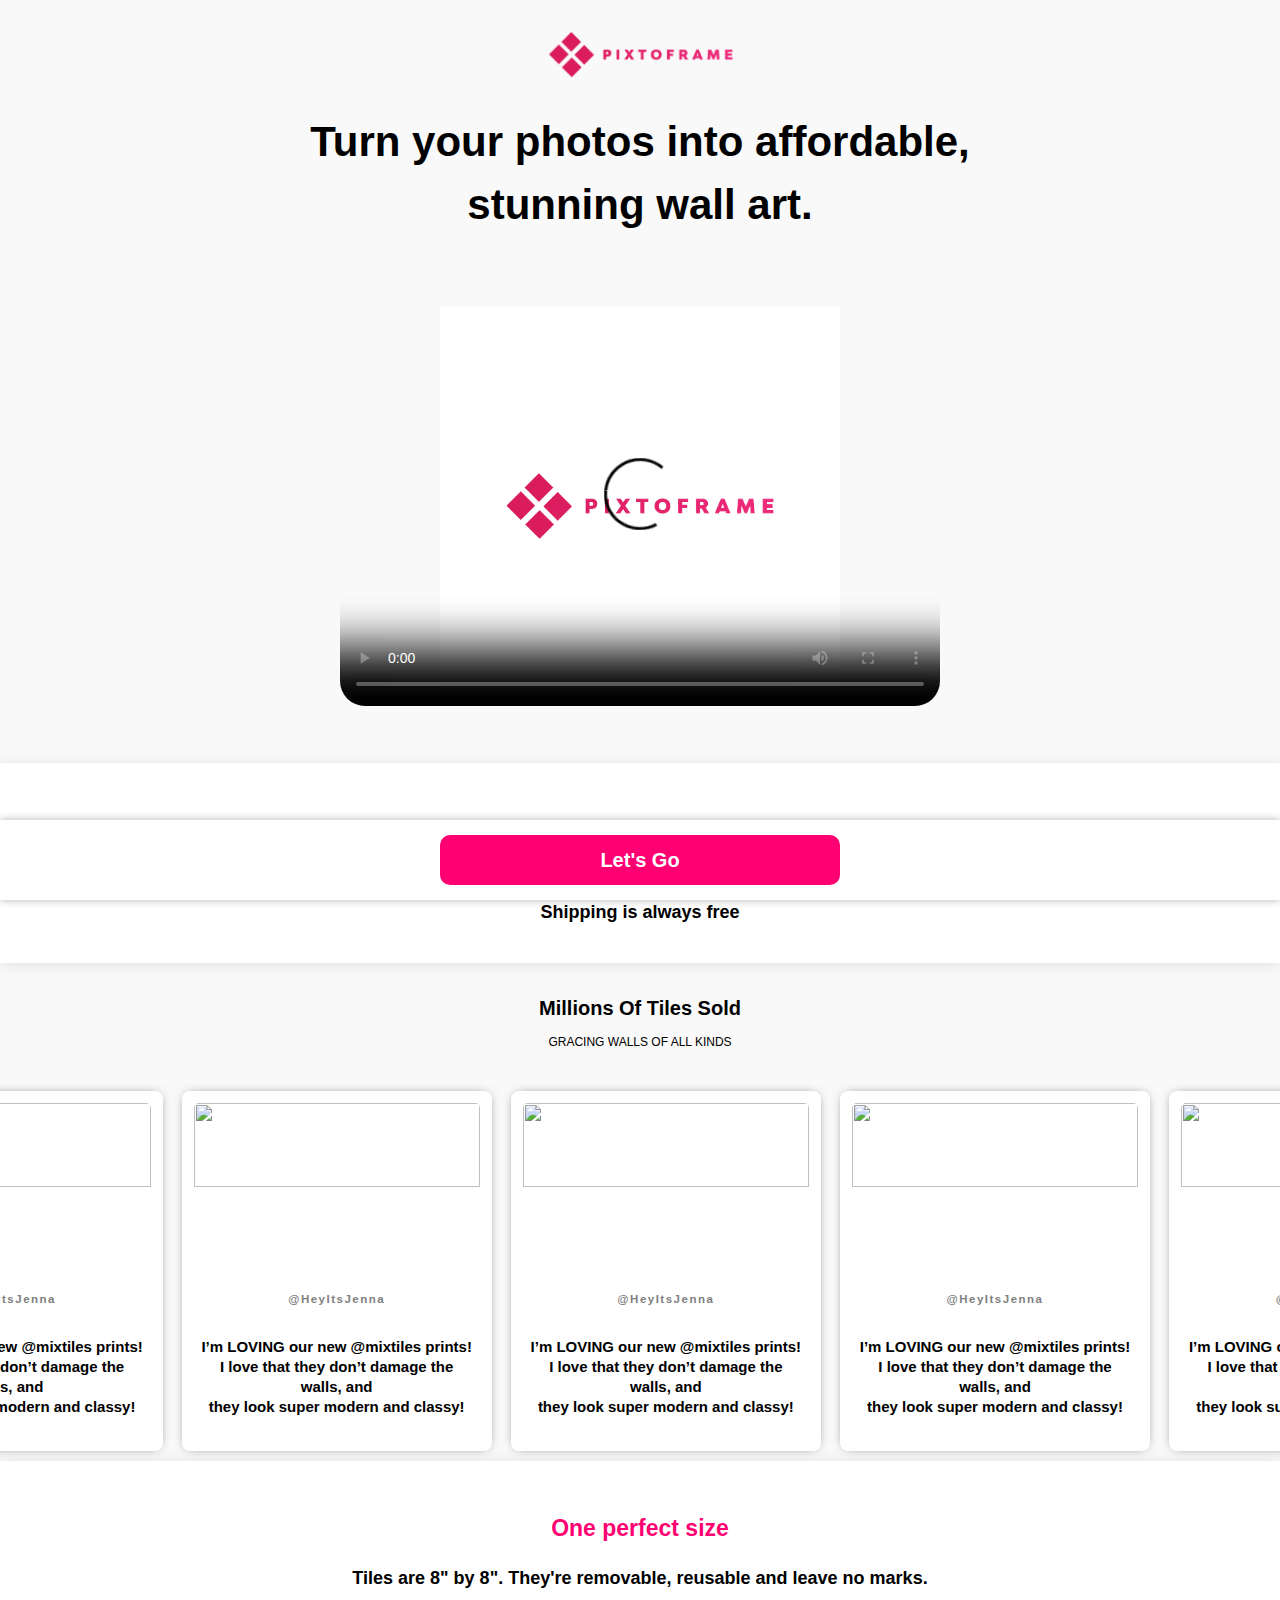
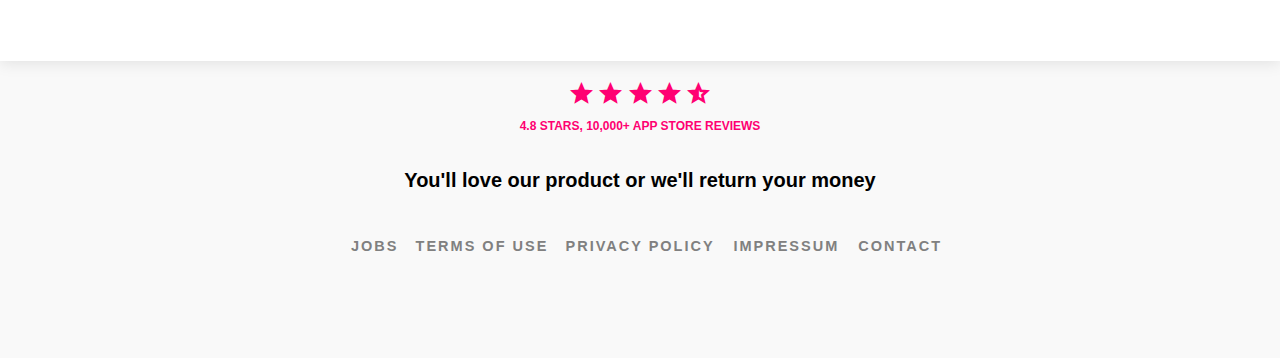
==== index.html @ 1a61ebb6 "initial" ====
<!DOCTYPE html>
<html lang="en">

<head>
    <meta charset="UTF-8">
    <meta name="viewport" content="width=device-width, initial-scale=1.0">
    <meta http-equiv="X-UA-Compatible" content="ie=edge">
    <link rel="shortcut icon" type="image/x-icon" href="images/png-03.png" />
    <link rel="stylesheet" href="style.css">
    <link href="https://fonts.googleapis.com/icon?family=Material+Icons" rel="stylesheet">
    <link rel="stylesheet" href="https://www.w3schools.com/w3css/4/w3.css">

    <title>Pixtoframe</title>
</head>

<body>
    <main>
        <div class="logobox">
            <img class="logo" src="images/png-01e.png">
        </div>
        <div class="headder">
            <p>Turn your photos into affordable, stunning wall art.</p>
        </div>
        <div class="movie"> <video width='600px' controls poster="images/logo-02.jpg" > <source src="images/videoplayback.mp4"></video> </div>
        <div class="pitch">
            <p class="title" style="margin: 20px;">Three tiles are US$58</p>
            <p class="text" style="margin: 5px;">Each additional tile is US$12</p>
            <p class="text" style="margin: 5px;">Shipping is always free</p>
        </div>
        <div class="carasouleText">
            <p class="cheader">Millions Of Tiles Sold</p>
            <p class="ctext">GRACING WALLS OF ALL KINDS</p>
        </div>

        <div class="cards">
            <div class="carasol"> 
            <div class="c-container">
                <div class="card"> <img class="i1" src="http://stargayzing.com/wp-content/uploads/2014/09/pink.jpg" alt="">
                    <div class="info">
                        <img class="social-icon" src="https://mixtiles-json.s3.amazonaws.com/testimonials/instagram-logo.png"
                            alt="">
                        <div class="social-user"> @HeyItsJenna </div>
                        <div class="text"> I’m LOVING our new @mixtiles prints! I love that they don’t damage the walls, and
                            they look super modern and classy!</div>
                    </div>
                </div>
            </div>
            <div class="c-container">
                <div class="card mySlides"> <img class="i1" src="http://stargayzing.com/wp-content/uploads/2014/09/pink.jpg" alt="">
                    <div class="info">
                        <img class="social-icon" src="https://mixtiles-json.s3.amazonaws.com/testimonials/instagram-logo.png"
                            alt="">
                        <div class="social-user"> @HeyItsJenna </div>
                        <div class="text"> I’m LOVING our new @mixtiles prints! I love that they don’t damage the walls, and
                            they look super modern and classy!</div>
                    </div>
                </div>
            </div>
            <div class="c-container">
                <div class="card mySlides"> <img class="i1" src="http://stargayzing.com/wp-content/uploads/2014/09/pink.jpg" alt="">
                    <div class="info">
                        <img class="social-icon" src="https://mixtiles-json.s3.amazonaws.com/testimonials/instagram-logo.png"
                            alt="">
                        <div class="social-user"> @HeyItsJenna </div>
                        <div class="text"> I’m LOVING our new @mixtiles prints! I love that they don’t damage the walls, and
                            they look super modern and classy!</div>
                    </div>
                </div>
            </div>
            <div class="c-container">
                <div class="card mySlides"> <img class="i1" src="http://stargayzing.com/wp-content/uploads/2014/09/pink.jpg" alt="">
                    <div class="info">
                        <img class="social-icon" src="https://mixtiles-json.s3.amazonaws.com/testimonials/instagram-logo.png"
                            alt="">
                        <div class="social-user"> @HeyItsJenna </div>
                        <div class="text"> I’m LOVING our new @mixtiles prints! I love that they don’t damage the walls, and
                            they look super modern and classy!</div>
                    </div>
                </div>
            </div>
            <div class="c-container">
                <div class="card mySlides"> <img class="i1" src="http://stargayzing.com/wp-content/uploads/2014/09/pink.jpg" alt="">
                    <div class="info">
                        <img class="social-icon" src="https://mixtiles-json.s3.amazonaws.com/testimonials/instagram-logo.png"
                            alt="">
                        <div class="social-user"> @HeyItsJenna </div>
                        <div class="text"> I’m LOVING our new @mixtiles prints! I love that they don’t damage the walls, and
                            they look super modern and classy!</div>
                    </div>
                </div>
            </div>
            </div>
        </div>
        <div class="c">
                <span class="w3-badge ccc" onclick="currentDiv(1)"></span>
                <span class="w3-badge ccc" onclick="currentDiv(2)"></span>
                <span class="w3-badge ccc" onclick="currentDiv(3)"></span>
                <span class="w3-badge ccc" onclick="currentDiv(2)"></span>
                <span class="w3-badge ccc" onclick="currentDiv(3)"></span>
        </div>
        <div class="section pitch">
            <p class="title" style="margin: 20px;">One perfect size</p>
            <p class="text" style="margin: 5px;">Tiles are 8" by 8". They're removable, reusable and leave no marks.</p>
        </div>
        <div class="rating-section">
            <div class="stars">
                <i class="material-icons">star</i>
                <i class="material-icons">star</i>
                <i class="material-icons">star</i>
                <i class="material-icons">star</i>
                <i class="material-icons">star_half</i>
            </div>
            <div class="subtitle"> 4.8 STARS, 10,000+ APP STORE REVIEWS </div>
            <div class="Pitch-guarantee">You'll love our product or we'll return your money</div>
        </div>
        <div class="foot">
            <a href=""> JOBS</a>
            <a href=""> TERMS OF USE</a>
            <a href=""> PRIVACY POLICY </a>
            <a href=""> IMPRESSUM </a>
            <a href=""> CONTACT</a>
        </div>
        <div class="btn">
            <div class="button"> Let's Go </div>
        </div>
    </main>
</body>
<script src="javascript.js"></script>

</html>
---- style.css ----
*{
    box-sizing: border-box;
    margin: 0;
    padding: 0;
}
body{
    font-family: 'Wes FY', 'Helvetica Neue', 'Helvetica', 'Arial', sans-serif;
    background-color: #f9f9f9;

}
a{
    text-decoration: none;
}

.logobox{
    margin: 30px;
    display: flex;
    justify-content: center;    
}
.logo{
    margin: auto;
    height: 50px;
}
.headder{
    margin: auto;
    width: 80%;
    padding-left: 10%;
    padding-right: 10%;
    font-size: 42px;
    font-weight: 700;
    text-align: center;
    margin-bottom: 20px;
}
.movie {
   justify-content: center;
   text-align: center;
   margin: auto;
}

.movie video{
    position: relative;
    border-radius: 25px;
    height: 400px;
    margin: 50px;
    overflow: hidden;

}
.pitch{
    height: 200px;
    width: 100%;
    background-color: white;
    box-shadow: 0 2px 15px 0 rgba(0,0,0,.1);
    padding: 30px;
}
.cards {
    width: auto;
    height: 390px;
    padding: 10px;
    white-space:nowrap;
    overflow: hidden;
    transform: translate(0);
}
.carasol{
    transform: translate(-165px,0);
    position: relative;

}
.c-container{

    display: inline-block;  
}   
.info {
        display: flex;
        flex-direction: column;
        align-items: center;
        margin-top: 13px;
        padding-left: 6px;
        padding-right: 6px;
        flex-grow: 1;
    }
    .info .social-icon {
        width: 25px;
    }

    .info .social-user {
        color: grey;
        font-size: 11.5px;
        font-weight: 600;
        letter-spacing: 1.5px;
        margin-top: 7px;
    }
    .info .text{
        text-align: center;
        font-weight: 600;
        margin-top: 8px;
        font-size: 15px;
        line-height: 20px;
        white-space: pre-line;
        flex-grow: 1;
        display: flex;
        align-items: center;
    }


.card{

    background-color: #fff;
    padding: 12px;
    margin: 10px 7.5px;
    height: 360px;
    width: 310px!important;
    box-shadow: 0 0 12px -5px rgba(0,0,0,.75);
    border-radius: 8px;
    display: flex!important;
    flex-direction: column;
    position: relative;
    
}
.i1{
        width: 100%;
        height: 50%;
        object-fit: cover;
        border-radius: 5px;
        transition: opacity .4s;
}

.title{
    font-weight: 700;
    font-size: 23px;
    text-align: center;
    color: #ff0072;
}

.text{
    font-weight: 600;
    font-size: 18px;
    text-align: center;
}
.carasouleText{
    padding: 20px;
    margin-top: 10px;
}
.cheader{
    font-weight: 700;
    font-size: 20px;
    text-align: center;
}
.ctext{
    font-size: 12px;
    text-align: center;
    margin-top: 10px;
}
.rating-section{
    display: flex;
    flex-direction: column;
    justify-content: center;
    text-align: center;
    margin: 20px;
    margin-bottom: 40px;
    
}
.stars i{
    color: #ff0072;
    font-size: 25px;   
    font-weight: 700;
}

.subtitle{
    margin-top: 5px; 
    color: #ff0072;
    font-size: 12px;   
    font-weight: 700;
}

.Pitch-guarantee{
    margin-top: 30px; 
    color: black;
    font-size: 20px;   
    font-weight: 700;
}

.foot{
    text-decoration: none;
    justify-content: center;
    text-align: center;
    margin-bottom: 100px;  
}
.foot a{
    margin-left: 13px;
    color: grey;
    text-transform: uppercase;
    letter-spacing: 2px;
    font-size: 14.5px;
    cursor: pointer;
    font-weight: 700
}
.btn{
    position: fixed;
    position: fixed;
    bottom: 0;
    left: 0;
    right: 0;
    background-color: #fff;
    box-shadow: 0 0 8px rgba(0,0,0,.3);
    z-index: 1;
    padding: 15px;
}
.button{
    position: relative;
    background-color: #ff0072;
    color: #fff;
    display: flex;
    align-items: center;
    justify-content: center;
    height: 50px;
    border-radius: 10px;
    font-size: 20px;
    font-weight: 800;
    cursor: pointer;
    transition: box-shadow .3s,background-color .3s;
    max-width: 400px;
    margin-right: auto;
    margin-left: auto;
}
.mySlides {display:none}
.w3-left, .w3-right, .w3-badge {cursor:pointer}
.w3-badge {height:14px;width:14px;padding:0;background-color: black;margin-right:5px;margin-bottom:10px;border-radius: 50%;}
.w3-badge:hover{
    height:14px;width:14px;padding:0;
    margin-right: 5px;
    background: white;
    border: 2px solid black;
}
.w3-badge:active,cc{
    height:14px;width:14px;padding:0;

    background: white;
    border: 2px solid black;
}
.c{
    display: flex;
    justify-content: center;
}
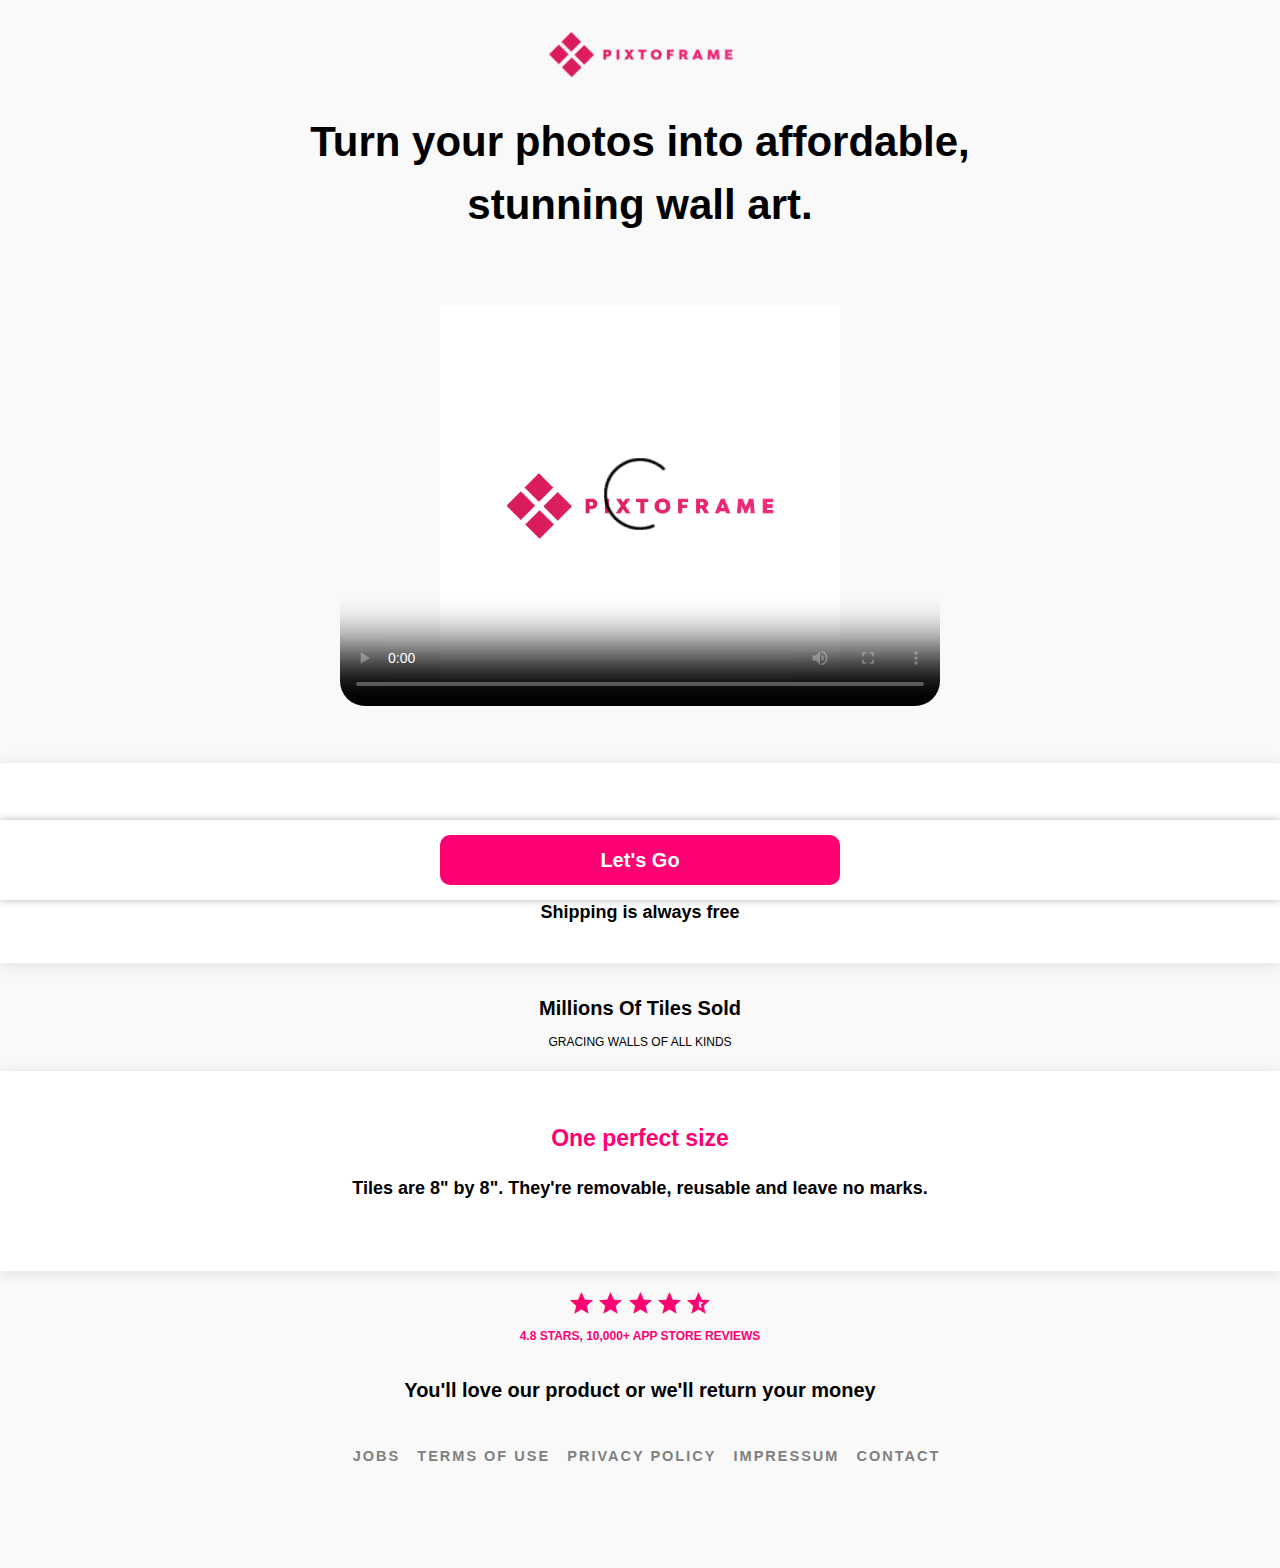
==== commit 19d17942: "Add files via upload" ====
--- a/index.html
+++ b/index.html
@@ -6,10 +6,13 @@
     <meta name="viewport" content="width=device-width, initial-scale=1.0">
     <meta http-equiv="X-UA-Compatible" content="ie=edge">
     <link rel="shortcut icon" type="image/x-icon" href="images/png-03.png" />
-    <link rel="stylesheet" href="style.css">
+
+    
     <link href="https://fonts.googleapis.com/icon?family=Material+Icons" rel="stylesheet">
     <link rel="stylesheet" href="https://www.w3schools.com/w3css/4/w3.css">
 
+    <link rel="stylesheet" href="https://cdnjs.cloudflare.com/ajax/libs/OwlCarousel2/2.3.4/assets/owl.carousel.css">
+ <link rel="stylesheet" href="style.css">
     <title>Pixtoframe</title>
 </head>
 
@@ -32,72 +35,101 @@
             <p class="ctext">GRACING WALLS OF ALL KINDS</p>
         </div>
 
-        <div class="cards">
-            <div class="carasol"> 
-            <div class="c-container">
-                <div class="card"> <img class="i1" src="http://stargayzing.com/wp-content/uploads/2014/09/pink.jpg" alt="">
-                    <div class="info">
-                        <img class="social-icon" src="https://mixtiles-json.s3.amazonaws.com/testimonials/instagram-logo.png"
-                            alt="">
-                        <div class="social-user"> @HeyItsJenna </div>
-                        <div class="text"> I’m LOVING our new @mixtiles prints! I love that they don’t damage the walls, and
-                            they look super modern and classy!</div>
-                    </div>
+        
+            <div class="owl-carousel cards">
+
+                <div class="caard" style="background-color: white;
+                border-radius: 8px;
+                width: 306px;
+                height: 376px;
+                padding: 12px;
+                margin-left: 28px;
+                display: flex;
+                flex-direction: column;
+                justify-content: center;
+                align-items: center;
+                box-shadow: 0 0 12px -5px rgba(0,0,0,.75);">
+                    <img class="imgg" style="width: 100%;" src="http://stargayzing.com/wp-content/uploads/2014/09/pink.jpg" alt="">
+                    <img class="social-icon" style="margin-top: 10px;width: 25px;" src="https://mixtiles-json.s3.amazonaws.com/testimonials/instagram-logo.png" alt="">
+                    <div class="social-user"> @HeyItsJenna </div>
+                    <div class="txt" style="font-weight: 600;margin-top: 8px;font-size: 15px;text-align: center;"> I’m LOVING our new @mixtiles prints! I love that they don’t damage the walls, and
+                        they look super modern and classy!</div>
                 </div>
+                <div class="caard" style="    background-color: white;
+                border-radius: 8px;
+                width: 306px;
+                height: 376px;
+                margin-left: 28px;
+                padding: 12px;
+                display: flex;
+                flex-direction: column;
+                justify-content: center;
+                align-items: center;
+                box-shadow: 0 0 12px -5px rgba(0,0,0,.75);">
+                    <img class="imgg" style="width: 100%;" src="http://stargayzing.com/wp-content/uploads/2014/09/pink.jpg" alt="">
+                    <img class="social-icon" style="margin-top: 10px;width: 25px;" src="https://mixtiles-json.s3.amazonaws.com/testimonials/instagram-logo.png" alt="">
+                    <div class="social-user"> @HeyItsJenna </div>
+                    <div class="txt" style="font-weight: 600;margin-top: 8px;font-size: 15px;text-align: center;"> I’m LOVING our new @mixtiles prints! I love that they don’t damage the walls, and
+                        they look super modern and classy!</div>
+                </div>
+                <div class="caard" style="    background-color: white;
+                border-radius: 8px;
+                width: 306px;
+                height: 376px;
+                padding: 12px;
+                display: flex;
+                margin-left: 28px;
+                flex-direction: column;
+                justify-content: center;
+                align-items: center;
+                box-shadow: 0 0 12px -5px rgba(0,0,0,.75);">
+                    <img class="imgg" style="width: 100%;" src="http://stargayzing.com/wp-content/uploads/2014/09/pink.jpg" alt="">
+                    <img class="social-icon" style="margin-top: 10px;width: 25px;" src="https://mixtiles-json.s3.amazonaws.com/testimonials/instagram-logo.png" alt="">
+                    <div class="social-user"> @HeyItsJenna </div>
+                    <div class="txt" style="font-weight: 600;margin-top: 8px;font-size: 15px;text-align: center;"> I’m LOVING our new @mixtiles prints! I love that they don’t damage the walls, and
+                        they look super modern and classy!</div>
+                </div>
+                <div class="caard" style="    background-color: white;
+                border-radius: 8px;
+                width: 306px;
+                height: 376px;
+                padding: 12px;
+                display: flex;
+                margin-left: 28px;
+                flex-direction: column;
+                justify-content: center;
+                align-items: center;
+                box-shadow: 0 0 12px -5px rgba(0,0,0,.75);">
+                    <img class="imgg" style="width: 100%;" src="http://stargayzing.com/wp-content/uploads/2014/09/pink.jpg" alt="">
+                    <img class="social-icon" style="margin-top: 10px;width: 25px;" src="https://mixtiles-json.s3.amazonaws.com/testimonials/instagram-logo.png" alt="">
+                    <div class="social-user"> @HeyItsJenna </div>
+                    <div class="txt" style="font-weight: 600;margin-top: 8px;font-size: 15px;text-align: center;"> I’m LOVING our new @mixtiles prints! I love that they don’t damage the walls, and
+                        they look super modern and classy!</div>
+                </div>
+                <div class="caard" style="    background-color: white;
+                border-radius: 8px;
+                width: 306px;
+                margin-left: 28px;
+                height: 376px;
+                padding: 12px;
+                display: flex;
+                flex-direction: column;
+                justify-content: center;
+                align-items: center;
+                box-shadow: 0 0 12px -5px rgba(0,0,0,.75);">
+                    <img class="imgg" style="width: 100%;" src="http://stargayzing.com/wp-content/uploads/2014/09/pink.jpg" alt="">
+                    <img class="social-icon" style="margin-top: 10px;width: 25px;" src="https://mixtiles-json.s3.amazonaws.com/testimonials/instagram-logo.png" alt="">
+                    <div class="social-user"> @HeyItsJenna </div>
+                    <div class="txt" style="font-weight: 600;margin-top: 8px;font-size: 15px;text-align: center;"> I’m LOVING our new @mixtiles prints! I love that they don’t damage the walls, and
+                        they look super modern and classy!</div>
+                </div>
+                
+                
+        
             </div>
-            <div class="c-container">
-                <div class="card mySlides"> <img class="i1" src="http://stargayzing.com/wp-content/uploads/2014/09/pink.jpg" alt="">
-                    <div class="info">
-                        <img class="social-icon" src="https://mixtiles-json.s3.amazonaws.com/testimonials/instagram-logo.png"
-                            alt="">
-                        <div class="social-user"> @HeyItsJenna </div>
-                        <div class="text"> I’m LOVING our new @mixtiles prints! I love that they don’t damage the walls, and
-                            they look super modern and classy!</div>
-                    </div>
-                </div>
-            </div>
-            <div class="c-container">
-                <div class="card mySlides"> <img class="i1" src="http://stargayzing.com/wp-content/uploads/2014/09/pink.jpg" alt="">
-                    <div class="info">
-                        <img class="social-icon" src="https://mixtiles-json.s3.amazonaws.com/testimonials/instagram-logo.png"
-                            alt="">
-                        <div class="social-user"> @HeyItsJenna </div>
-                        <div class="text"> I’m LOVING our new @mixtiles prints! I love that they don’t damage the walls, and
-                            they look super modern and classy!</div>
-                    </div>
-                </div>
-            </div>
-            <div class="c-container">
-                <div class="card mySlides"> <img class="i1" src="http://stargayzing.com/wp-content/uploads/2014/09/pink.jpg" alt="">
-                    <div class="info">
-                        <img class="social-icon" src="https://mixtiles-json.s3.amazonaws.com/testimonials/instagram-logo.png"
-                            alt="">
-                        <div class="social-user"> @HeyItsJenna </div>
-                        <div class="text"> I’m LOVING our new @mixtiles prints! I love that they don’t damage the walls, and
-                            they look super modern and classy!</div>
-                    </div>
-                </div>
-            </div>
-            <div class="c-container">
-                <div class="card mySlides"> <img class="i1" src="http://stargayzing.com/wp-content/uploads/2014/09/pink.jpg" alt="">
-                    <div class="info">
-                        <img class="social-icon" src="https://mixtiles-json.s3.amazonaws.com/testimonials/instagram-logo.png"
-                            alt="">
-                        <div class="social-user"> @HeyItsJenna </div>
-                        <div class="text"> I’m LOVING our new @mixtiles prints! I love that they don’t damage the walls, and
-                            they look super modern and classy!</div>
-                    </div>
-                </div>
-            </div>
-            </div>
-        </div>
-        <div class="c">
-                <span class="w3-badge ccc" onclick="currentDiv(1)"></span>
-                <span class="w3-badge ccc" onclick="currentDiv(2)"></span>
-                <span class="w3-badge ccc" onclick="currentDiv(3)"></span>
-                <span class="w3-badge ccc" onclick="currentDiv(2)"></span>
-                <span class="w3-badge ccc" onclick="currentDiv(3)"></span>
-        </div>
+    
+
+
         <div class="section pitch">
             <p class="title" style="margin: 20px;">One perfect size</p>
             <p class="text" style="margin: 5px;">Tiles are 8" by 8". They're removable, reusable and leave no marks.</p>
@@ -113,18 +145,25 @@
             <div class="subtitle"> 4.8 STARS, 10,000+ APP STORE REVIEWS </div>
             <div class="Pitch-guarantee">You'll love our product or we'll return your money</div>
         </div>
+        
         <div class="foot">
-            <a href=""> JOBS</a>
-            <a href=""> TERMS OF USE</a>
-            <a href=""> PRIVACY POLICY </a>
-            <a href=""> IMPRESSUM </a>
-            <a href=""> CONTACT</a>
+            <a href="jobs.html">jobs</a>
+            <a href="term.html">terms of use</a>
+            <a href="privacy.html">privacy policy</a>
+            <a href="impressum.html">IMPRESSUM</a>
+            <a href="#">contact</a>
         </div>
         <div class="btn">
             <div class="button"> Let's Go </div>
         </div>
+        
     </main>
 </body>
-<script src="javascript.js"></script>
+<script
+  src="https://code.jquery.com/jquery-3.4.1.min.js"
+  integrity="sha256-CSXorXvZcTkaix6Yvo6HppcZGetbYMGWSFlBw8HfCJo="
+  crossorigin="anonymous"></script>
+  <script src="https://cdnjs.cloudflare.com/ajax/libs/OwlCarousel2/2.3.4/owl.carousel.js"></script>
+<script src="index.js"></script>
 
 </html>